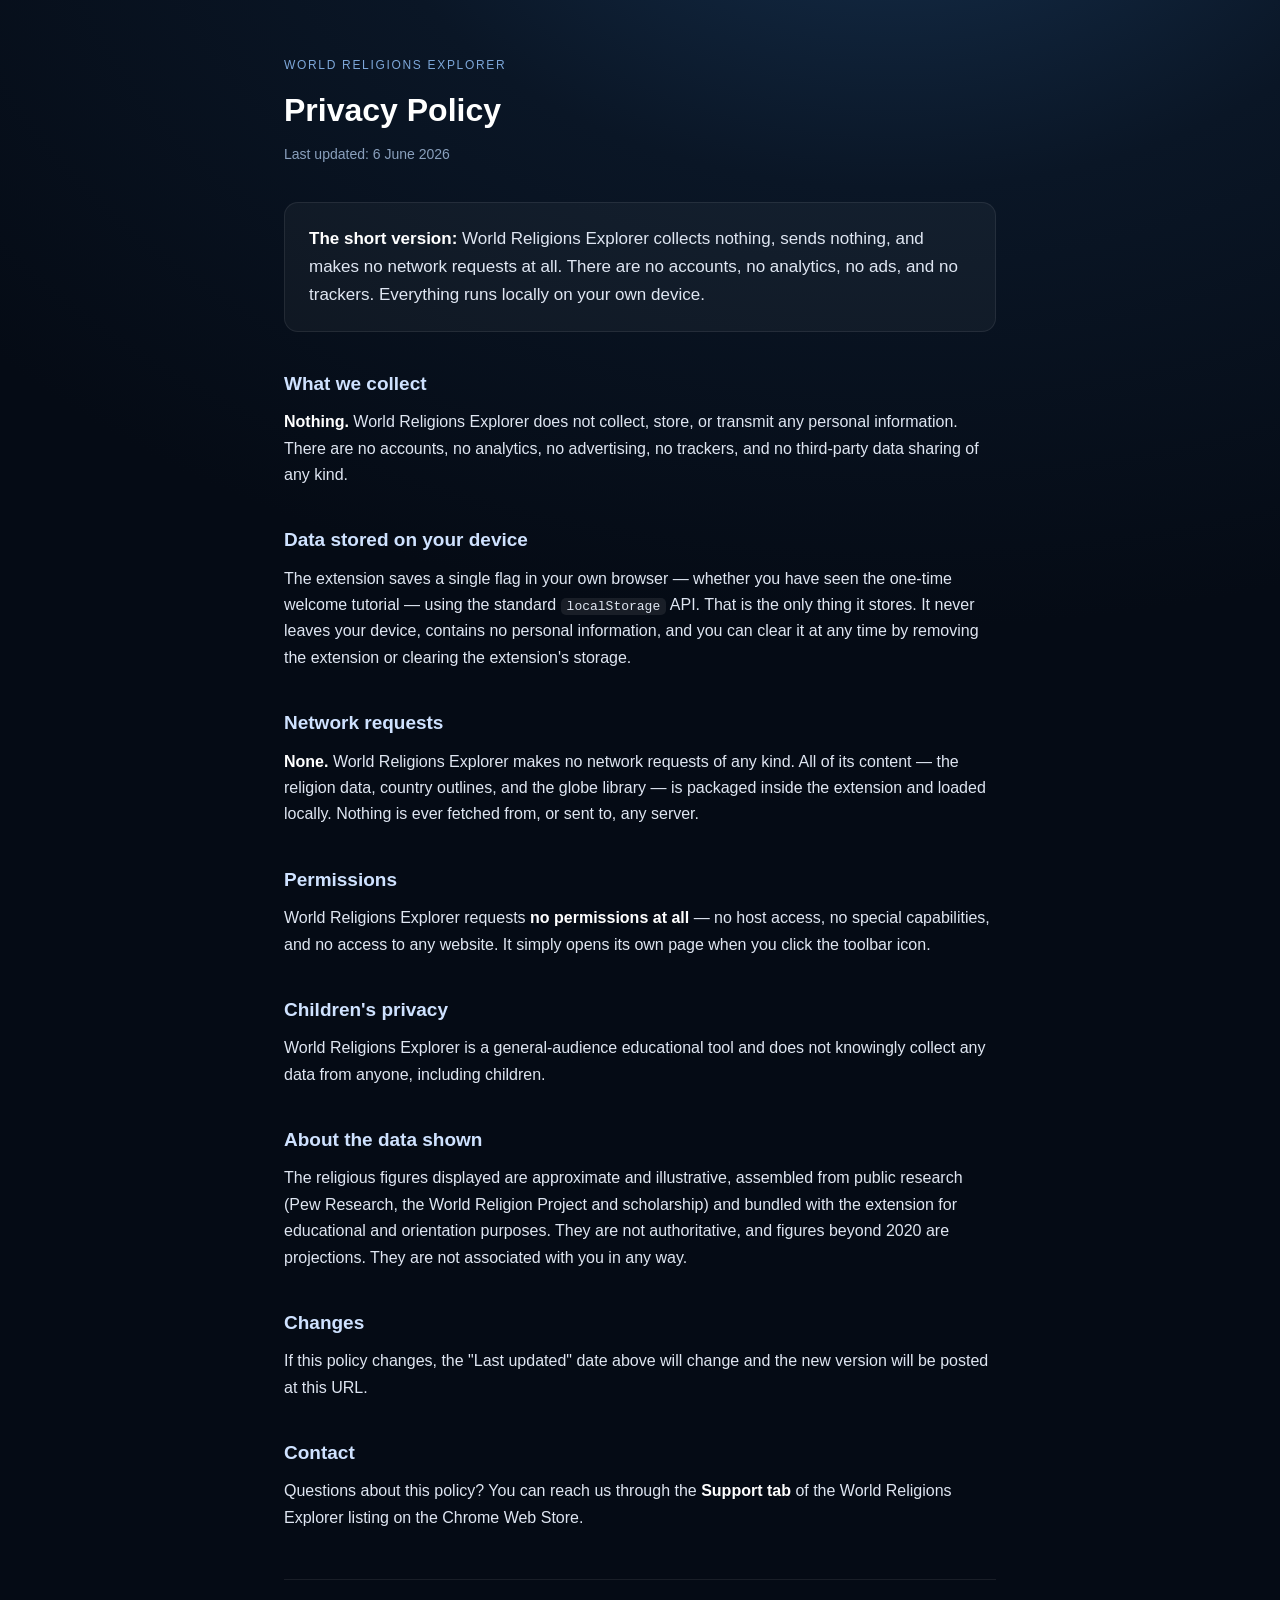
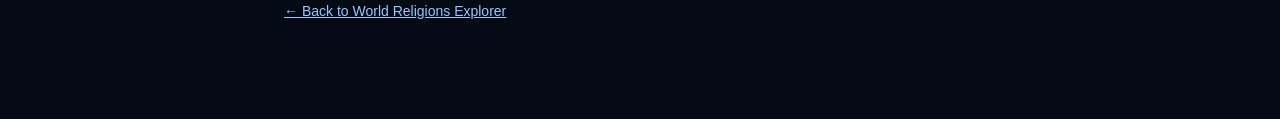
==== privacy.html @ e9a61539 "World Religions Explorer — landing page & privacy policy Co-Authored-By: Claude Opus 4.8 <noreply@an" ====
<!DOCTYPE html>
<html lang="en">
<head>
<meta charset="utf-8">
<meta name="viewport" content="width=device-width, initial-scale=1">
<title>World Religions Explorer — Privacy Policy</title>
<meta name="description" content="Privacy policy for the World Religions Explorer Chrome extension. Collects nothing, makes no network requests, requests no permissions.">
<link rel="icon" href="assets/icon.png">
<style>
  :root { color-scheme: dark; }
  * { box-sizing: border-box; }
  body {
    margin: 0;
    font: 16px/1.65 -apple-system, BlinkMacSystemFont, "Segoe UI", Roboto, Helvetica, Arial, sans-serif;
    color: #dfe6f2;
    background: radial-gradient(1200px 800px at 70% -10%, #16314f 0%, #0a1626 45%, #050b15 100%);
    min-height: 100vh;
  }
  .wrap { max-width: 760px; margin: 0 auto; padding: 56px 24px 96px; }
  .eyebrow { letter-spacing: .14em; text-transform: uppercase; font-size: 12px; color: #7da7d9; margin: 0 0 8px; }
  h1 { font-size: 32px; margin: 0 0 6px; color: #fff; }
  .updated { color: #8aa0bd; font-size: 14px; margin: 0 0 36px; }
  h2 { font-size: 19px; margin: 36px 0 10px; color: #cfe2ff; }
  p { margin: 0 0 14px; }
  a { color: #6fb3ff; }
  strong { color: #fff; }
  code { background: rgba(255,255,255,.08); padding: 1px 6px; border-radius: 5px; font-size: 13px; }
  .card { background: rgba(255,255,255,.04); border: 1px solid rgba(255,255,255,.08); border-radius: 14px; padding: 22px 24px; margin: 22px 0; }
  .tldr { font-size: 17px; }
  footer { margin-top: 48px; padding-top: 20px; border-top: 1px solid rgba(255,255,255,.08); color: #8aa0bd; font-size: 14px; }
  footer a { color: #9cc5ff; }
</style>
</head>
<body>
<div class="wrap">
  <p class="eyebrow">World Religions Explorer</p>
  <h1>Privacy Policy</h1>
  <p class="updated">Last updated: 6 June 2026</p>

  <div class="card tldr">
    <strong>The short version:</strong> World Religions Explorer collects nothing,
    sends nothing, and makes no network requests at all. There are no accounts, no
    analytics, no ads, and no trackers. Everything runs locally on your own device.
  </div>

  <h2>What we collect</h2>
  <p><strong>Nothing.</strong> World Religions Explorer does not collect, store, or
  transmit any personal information. There are no accounts, no analytics, no
  advertising, no trackers, and no third-party data sharing of any kind.</p>

  <h2>Data stored on your device</h2>
  <p>The extension saves a single flag in your own browser — whether you have seen
  the one-time welcome tutorial — using the standard <code>localStorage</code> API.
  That is the only thing it stores. It never leaves your device, contains no
  personal information, and you can clear it at any time by removing the extension
  or clearing the extension's storage.</p>

  <h2>Network requests</h2>
  <p><strong>None.</strong> World Religions Explorer makes no network requests of any
  kind. All of its content — the religion data, country outlines, and the globe
  library — is packaged inside the extension and loaded locally. Nothing is ever
  fetched from, or sent to, any server.</p>

  <h2>Permissions</h2>
  <p>World Religions Explorer requests <strong>no permissions at all</strong> — no
  host access, no special capabilities, and no access to any website. It simply
  opens its own page when you click the toolbar icon.</p>

  <h2>Children's privacy</h2>
  <p>World Religions Explorer is a general-audience educational tool and does not
  knowingly collect any data from anyone, including children.</p>

  <h2>About the data shown</h2>
  <p>The religious figures displayed are approximate and illustrative, assembled
  from public research (Pew Research, the World Religion Project and scholarship)
  and bundled with the extension for educational and orientation purposes. They are
  not authoritative, and figures beyond 2020 are projections. They are not
  associated with you in any way.</p>

  <h2>Changes</h2>
  <p>If this policy changes, the "Last updated" date above will change and the new
  version will be posted at this URL.</p>

  <h2>Contact</h2>
  <p>Questions about this policy? You can reach us through the <strong>Support
  tab</strong> of the World Religions Explorer listing on the Chrome Web Store.</p>

  <footer>
    <a href="./">← Back to World Religions Explorer</a>
  </footer>
</div>
</body>
</html>
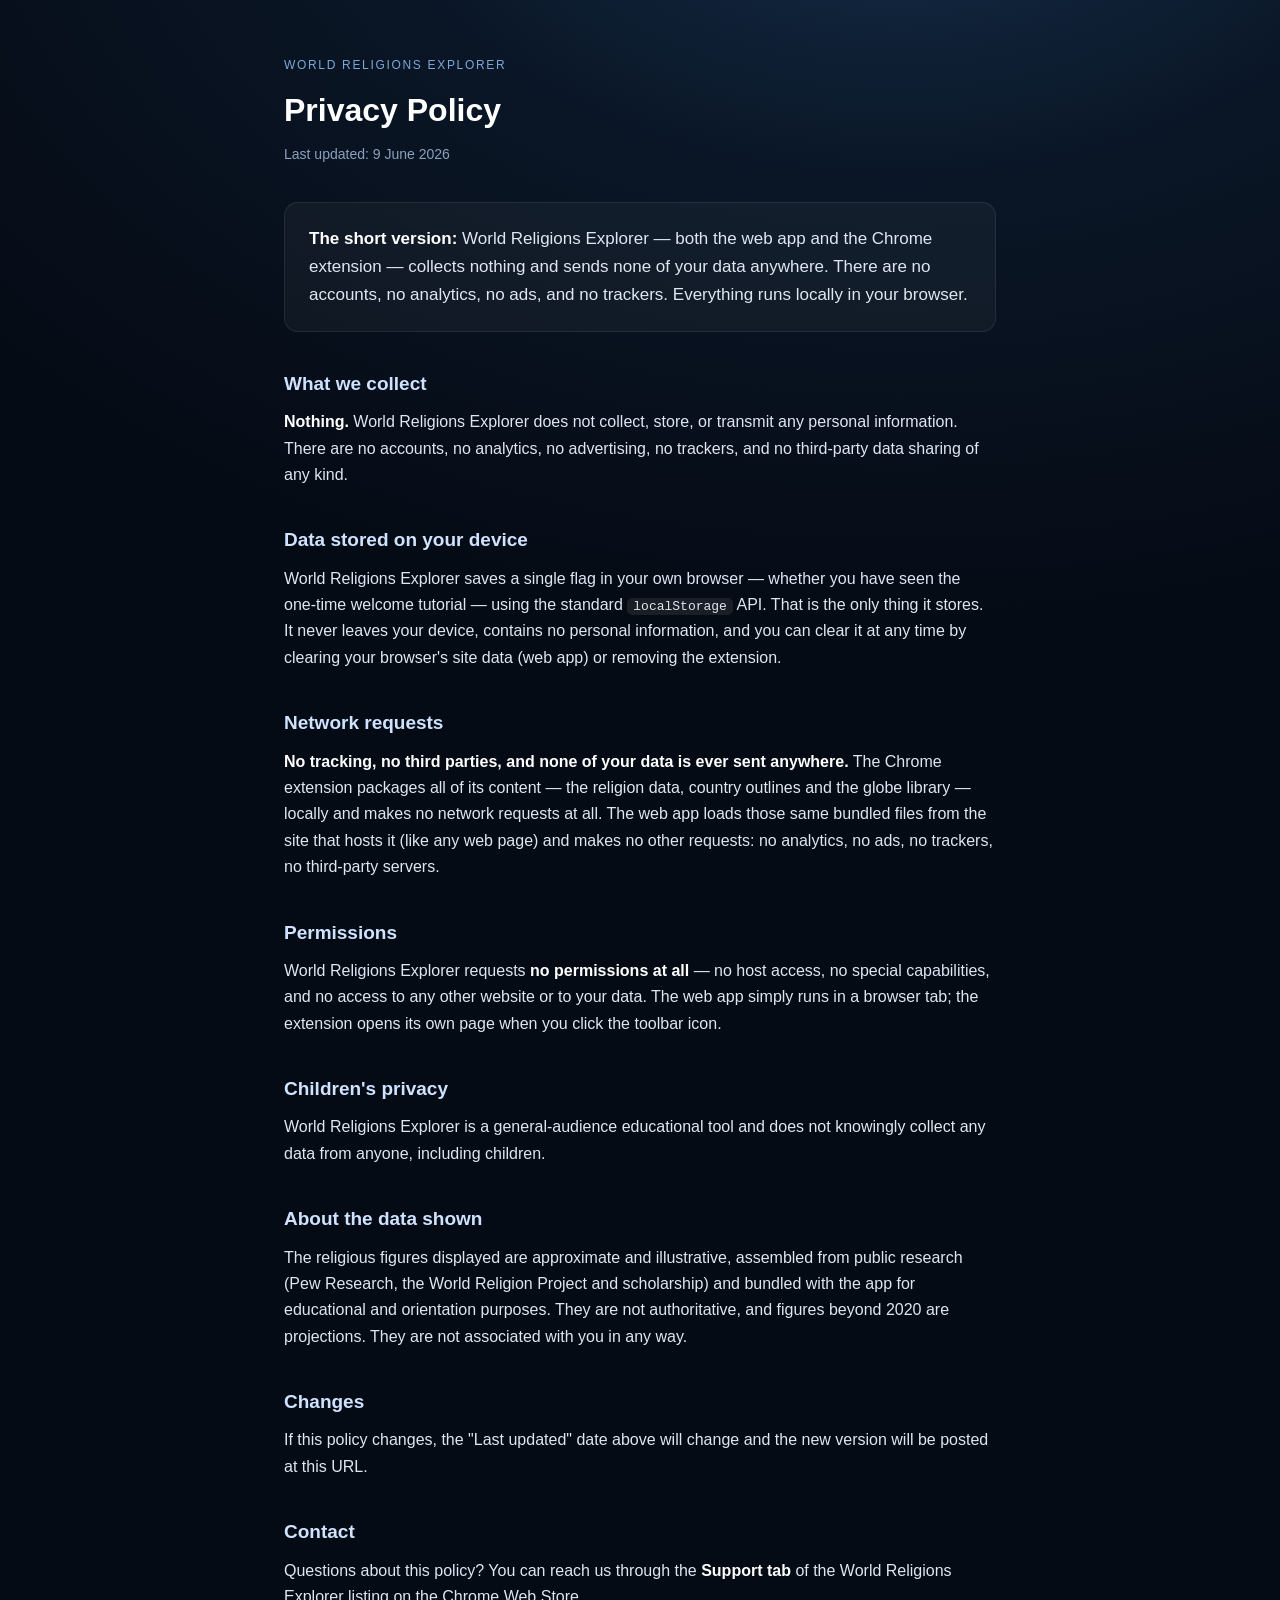
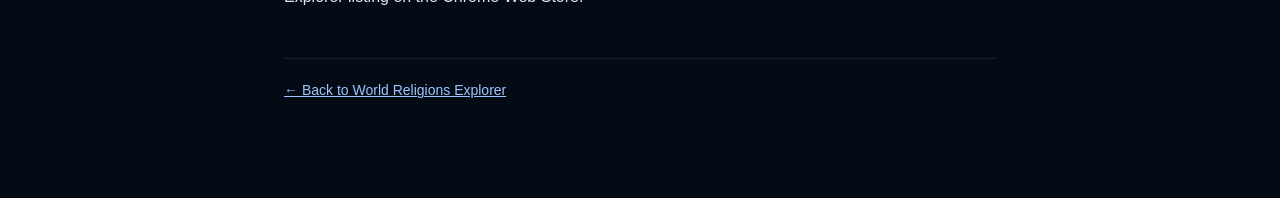
==== commit 94a4ea6c: "Live web app + Web Store link; background/ray-free icon - app/: the full World Religions Explorer ru" ====
--- a/privacy.html
+++ b/privacy.html
@@ -4,7 +4,7 @@
 <meta charset="utf-8">
 <meta name="viewport" content="width=device-width, initial-scale=1">
 <title>World Religions Explorer — Privacy Policy</title>
-<meta name="description" content="Privacy policy for the World Religions Explorer Chrome extension. Collects nothing, makes no network requests, requests no permissions.">
+<meta name="description" content="Privacy policy for the World Religions Explorer web app and Chrome extension. Collects nothing, no accounts, no analytics, no trackers, no ads — sends none of your data anywhere.">
 <link rel="icon" href="assets/icon.png">
 <style>
   :root { color-scheme: dark; }
@@ -35,12 +35,13 @@
 <div class="wrap">
   <p class="eyebrow">World Religions Explorer</p>
   <h1>Privacy Policy</h1>
-  <p class="updated">Last updated: 6 June 2026</p>
+  <p class="updated">Last updated: 9 June 2026</p>
 
   <div class="card tldr">
-    <strong>The short version:</strong> World Religions Explorer collects nothing,
-    sends nothing, and makes no network requests at all. There are no accounts, no
-    analytics, no ads, and no trackers. Everything runs locally on your own device.
+    <strong>The short version:</strong> World Religions Explorer — both the web app
+    and the Chrome extension — collects nothing and sends none of your data anywhere.
+    There are no accounts, no analytics, no ads, and no trackers. Everything runs
+    locally in your browser.
   </div>
 
   <h2>What we collect</h2>
@@ -49,22 +50,25 @@
   advertising, no trackers, and no third-party data sharing of any kind.</p>
 
   <h2>Data stored on your device</h2>
-  <p>The extension saves a single flag in your own browser — whether you have seen
-  the one-time welcome tutorial — using the standard <code>localStorage</code> API.
-  That is the only thing it stores. It never leaves your device, contains no
-  personal information, and you can clear it at any time by removing the extension
-  or clearing the extension's storage.</p>
+  <p>World Religions Explorer saves a single flag in your own browser — whether you
+  have seen the one-time welcome tutorial — using the standard
+  <code>localStorage</code> API. That is the only thing it stores. It never leaves
+  your device, contains no personal information, and you can clear it at any time by
+  clearing your browser's site data (web app) or removing the extension.</p>
 
   <h2>Network requests</h2>
-  <p><strong>None.</strong> World Religions Explorer makes no network requests of any
-  kind. All of its content — the religion data, country outlines, and the globe
-  library — is packaged inside the extension and loaded locally. Nothing is ever
-  fetched from, or sent to, any server.</p>
+  <p><strong>No tracking, no third parties, and none of your data is ever sent
+  anywhere.</strong> The Chrome extension packages all of its content — the religion
+  data, country outlines and the globe library — locally and makes no network
+  requests at all. The web app loads those same bundled files from the site that
+  hosts it (like any web page) and makes no other requests: no analytics, no ads, no
+  trackers, no third-party servers.</p>
 
   <h2>Permissions</h2>
   <p>World Religions Explorer requests <strong>no permissions at all</strong> — no
-  host access, no special capabilities, and no access to any website. It simply
-  opens its own page when you click the toolbar icon.</p>
+  host access, no special capabilities, and no access to any other website or to
+  your data. The web app simply runs in a browser tab; the extension opens its own
+  page when you click the toolbar icon.</p>
 
   <h2>Children's privacy</h2>
   <p>World Religions Explorer is a general-audience educational tool and does not
@@ -73,7 +77,7 @@
   <h2>About the data shown</h2>
   <p>The religious figures displayed are approximate and illustrative, assembled
   from public research (Pew Research, the World Religion Project and scholarship)
-  and bundled with the extension for educational and orientation purposes. They are
+  and bundled with the app for educational and orientation purposes. They are
   not authoritative, and figures beyond 2020 are projections. They are not
   associated with you in any way.</p>
 
